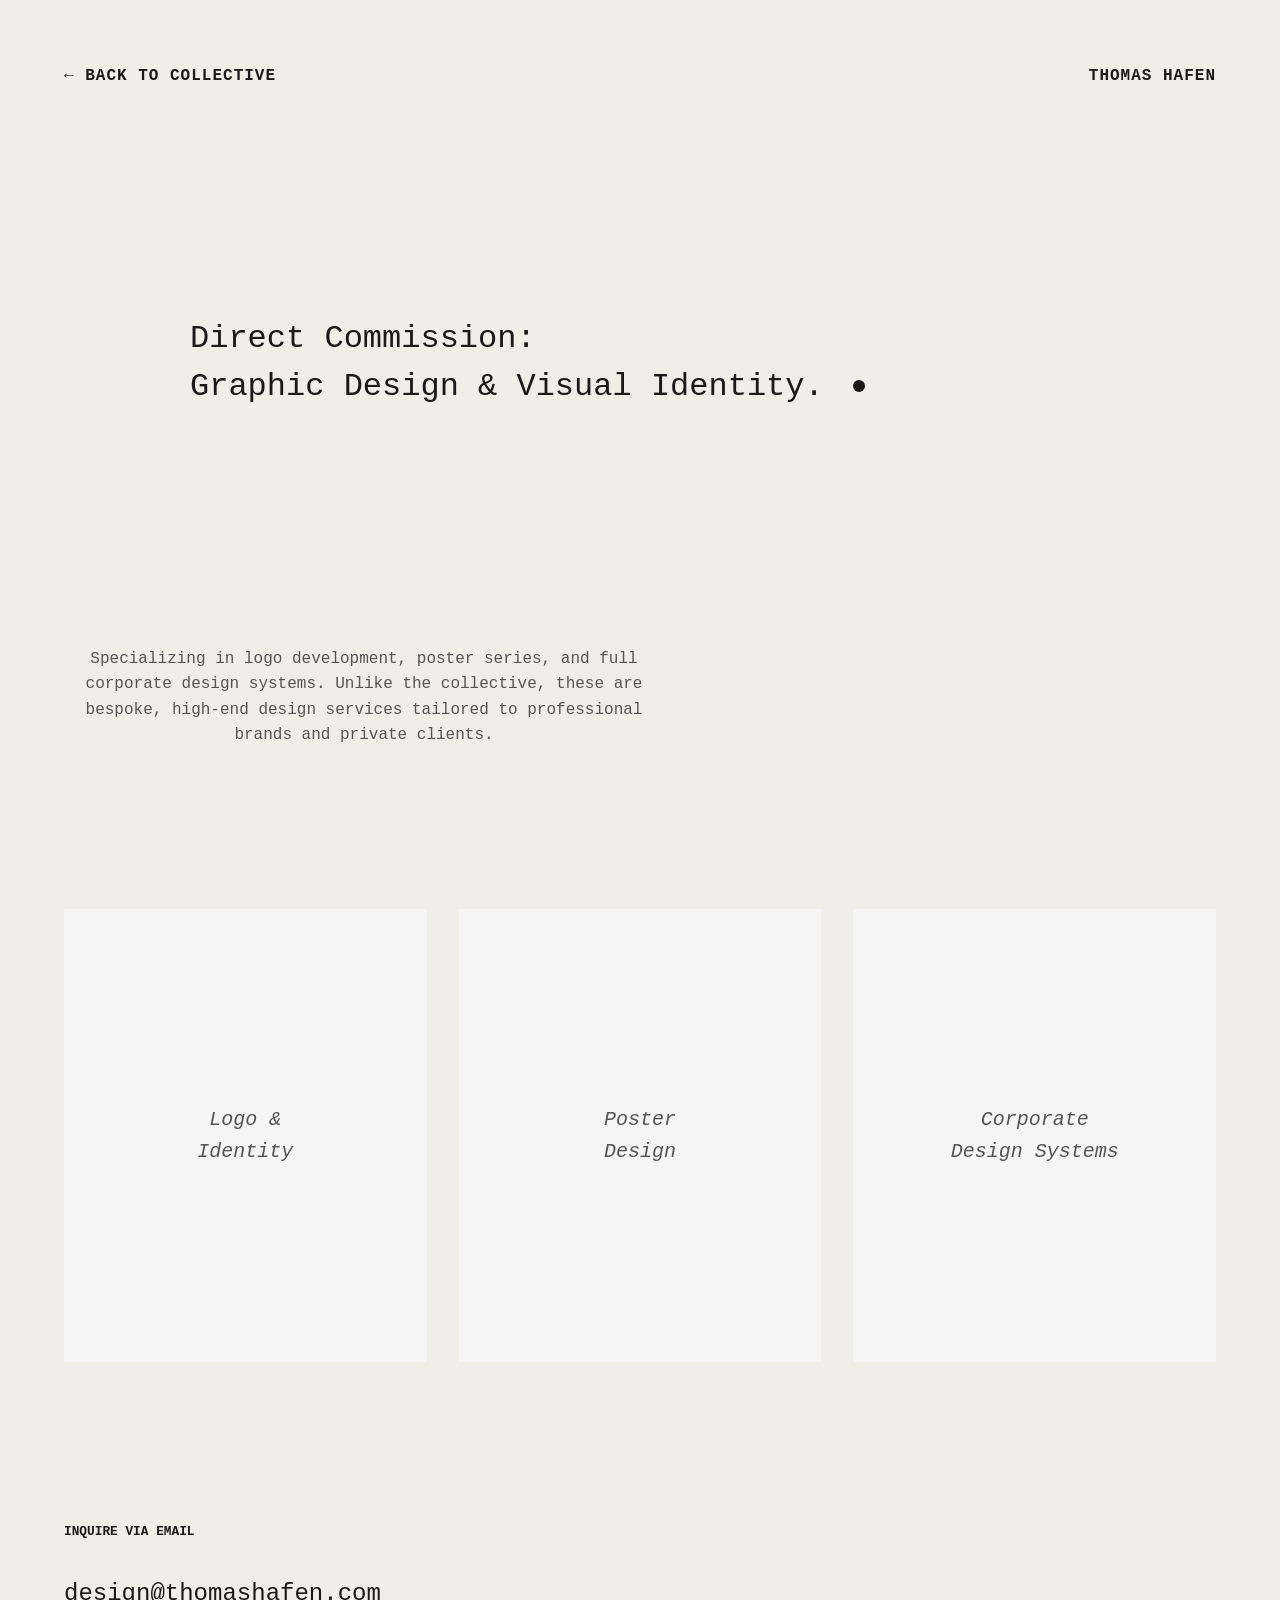
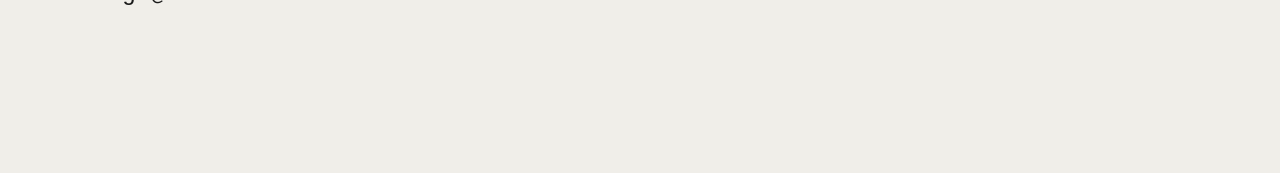
==== contact-thomas.html @ 073c6179 "Add files via upload" ====
<!DOCTYPE html>
<html lang="en">
<head>
    <meta charset="UTF-8">
    <meta name="viewport" content="width=device-width, initial-scale=1.0">
    <title>Thomas Hafen | Graphic Design Commission</title>
    <link rel="stylesheet" href="style.css"> </head>
<body>

    <div class="container">
        <header>
            <div class="brand"><a href="index.html">← Back to Collective</a></div>
            <div class="brand">Thomas Hafen</div>
        </header>

        <main>
            <section class="hero">
                <h1 style="text-align: left;">
                    Direct Commission: <br>
                    Graphic Design & Visual Identity.
                </h1>
                <p style="margin-top: 2rem; max-width: 600px; font-size: 1rem; color: #555;">
                    Specializing in logo development, poster series, and full corporate design systems. 
                    Unlike the collective, these are bespoke, high-end design services tailored to 
                    professional brands and private clients.
                </p>
            </section>

            <section class="grid">
                <div class="gray-box">
                    <p class="quote">Logo & <br>Identity</p>
                </div>
                <div class="gray-box">
                    <p class="quote">Poster <br>Design</p>
                </div>
                <div class="gray-box">
                    <p class="quote">Corporate <br>Design Systems</p>
                </div>
            </section>

            <section style="padding-bottom: 10rem;">
                <h3 style="text-transform: uppercase; font-size: 0.8rem; margin-bottom: 2rem;">Inquire via Email</h3>
                <p style="font-size: 1.5rem;">
                    <a href="mailto:design@thomashafen.com">design@thomashafen.com</a>
                </p>
            </section>
        </main>
    </div>

</body>
</html>
---- style.css ----
/* CSS Reset & Base Styles */
* {
    box-sizing: border-box;
    margin: 0;
    padding: 0;
}

body {
    /* Updated to Consolas */
    font-family: 'Consolas', 'Monaco', 'Lucida Console', 'Courier New', monospace;
    background-color: #f0eee9;
    color: #1a1a1a;
    line-height: 1.6;
}

a {
    color: #1a1a1a;
    text-decoration: none;
}

a:hover {
    text-decoration: underline;
}

/* Typography */
h1 {
    font-size: clamp(1.2rem, 3vw, 2rem); /* Slightly smaller for monospaced font */
    font-weight: 400;
    line-height: 1.5;
    max-width: 900px;
    margin: 0 auto;
    text-align: left; /* Typing looks better left-aligned */
    min-height: 300px; /* Prevents layout jump while typing */
}
/* Custom Black Circle Cursor */
h1::after {
    content: "";
    display: inline-block;
    width: 12px;
    height: 12px;
    background-color: #1a1a1a;
    border-radius: 50%;
    margin-left: 10px;
    /* Keeps the circle aligned with the center of the text */
    vertical-align: middle; 
    animation: blink 1s infinite;
}

@keyframes blink {
    0%, 100% { opacity: 1; }
    50% { opacity: 0; }
}

/* Layout & Spacing */
.container {
    max-width: 1440px;
    margin: 0 auto;
    padding: 0 5%;
}

header {
    padding: 4rem 0;
    border-bottom: 1px solid #eeeeee;
    display: flex;
    justify-content: space-between;
    align-items: center;
}

.brand {
    font-size: 1rem;
    font-weight: 600;
    letter-spacing: 1px;
    text-transform: uppercase;
}

.hero {
    padding: 10rem 0;
    text-align: center;
}

/* Grid for Gray Boxes */
.grid {
    display: grid;
    grid-template-columns: repeat(auto-fit, minmax(300px, 1fr));
    gap: 2rem;
    padding-bottom: 10rem;
}

.gray-box {
    background-color: #f5f5f5;
    aspect-ratio: 4 / 5;
    display: flex;
    align-items: center;
    justify-content: center;
    padding: 3rem;
    transition: background-color 0.3s ease;
}

.gray-box:hover {
    background-color: #ebebeb;
}

.quote {
    font-size: 1.25rem;
    font-weight: 300;
    font-style: italic;
    text-align: center;
    color: #555555;
}

/* Footer & Contact Info */
footer {
    border-top: 1px solid #eeeeee;
    padding: 5rem 0;
    display: grid;
    grid-template-columns: repeat(auto-fit, minmax(200px, 1fr));
    gap: 2rem;
    font-size: 0.9rem;
}

.footer-block h3 {
    font-size: 0.8rem;
    text-transform: uppercase;
    letter-spacing: 1px;
    color: #888888;
    margin-bottom: 1rem;
    font-weight: 500;
}

.footer-block p {
    margin-bottom: 0.5rem;
}

/* Responsive Adjustments */
@media (max-width: 768px) {
    .hero {
        padding: 6rem 0;
    }
    .gray-box {
        aspect-ratio: 1 / 1;
    }
}
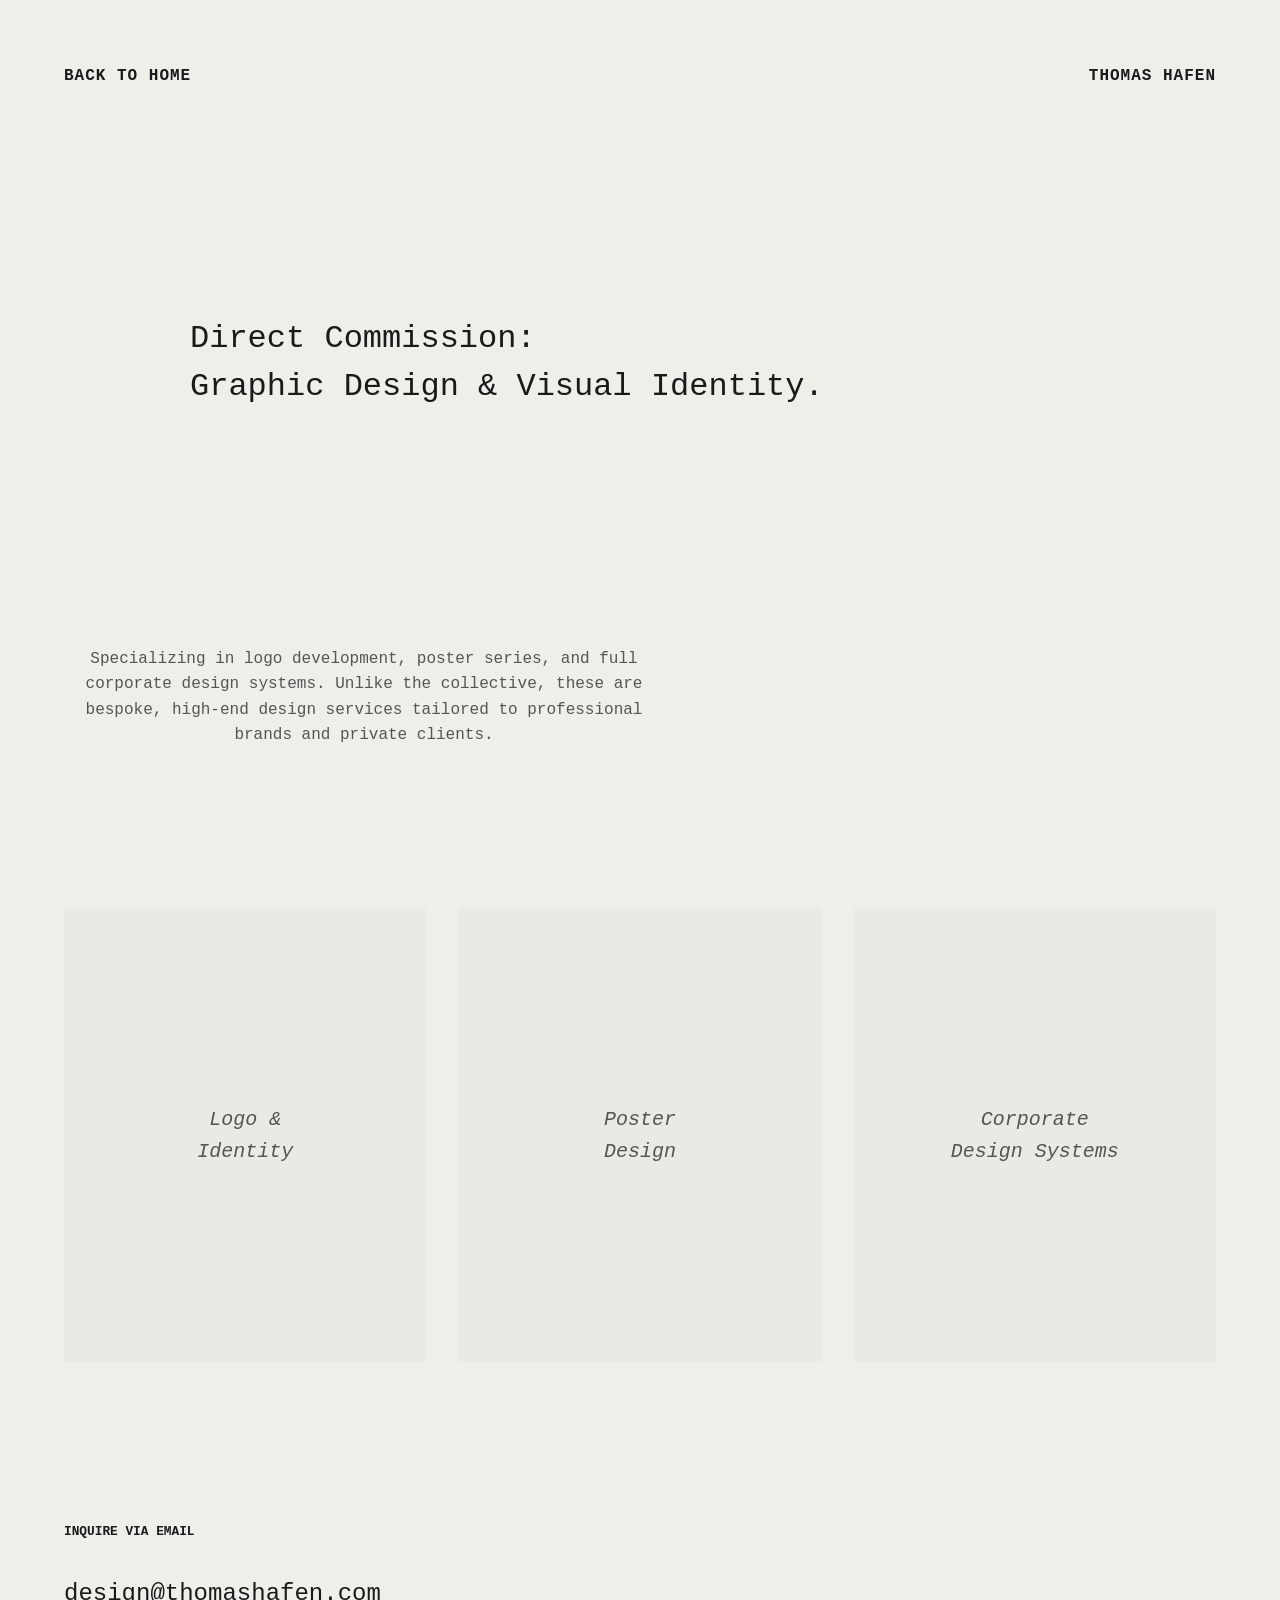
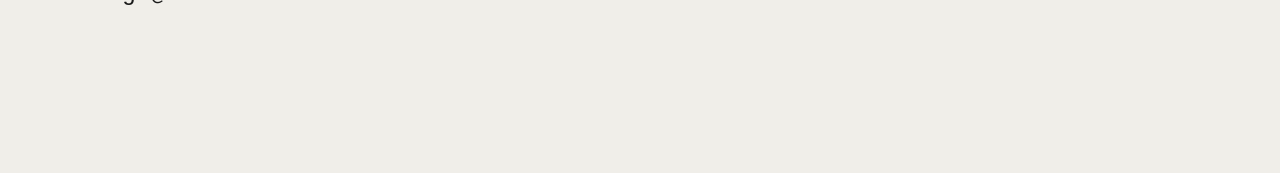
==== commit bf9e3b0a: "Update contact-thomas.html" ====
--- a/contact-thomas.html
+++ b/contact-thomas.html
@@ -9,7 +9,7 @@
 
     <div class="container">
         <header>
-            <div class="brand"><a href="index.html">← Back to Collective</a></div>
+            <div class="brand"><a href="index.html">Back to Home</a></div>
             <div class="brand">Thomas Hafen</div>
         </header>
 
--- a/style.css
+++ b/style.css
@@ -31,24 +31,6 @@
     margin: 0 auto;
     text-align: left; /* Typing looks better left-aligned */
     min-height: 300px; /* Prevents layout jump while typing */
-}
-/* Custom Black Circle Cursor */
-h1::after {
-    content: "";
-    display: inline-block;
-    width: 12px;
-    height: 12px;
-    background-color: #1a1a1a;
-    border-radius: 50%;
-    margin-left: 10px;
-    /* Keeps the circle aligned with the center of the text */
-    vertical-align: middle; 
-    animation: blink 1s infinite;
-}
-
-@keyframes blink {
-    0%, 100% { opacity: 1; }
-    50% { opacity: 0; }
 }
 
 /* Layout & Spacing */
@@ -87,7 +69,7 @@
 }
 
 .gray-box {
-    background-color: #f5f5f5;
+    background-color: #ebe9e4;
     aspect-ratio: 4 / 5;
     display: flex;
     align-items: center;
@@ -97,7 +79,7 @@
 }
 
 .gray-box:hover {
-    background-color: #ebebeb;
+    background-color: #d9d6ce;
 }
 
 .quote {
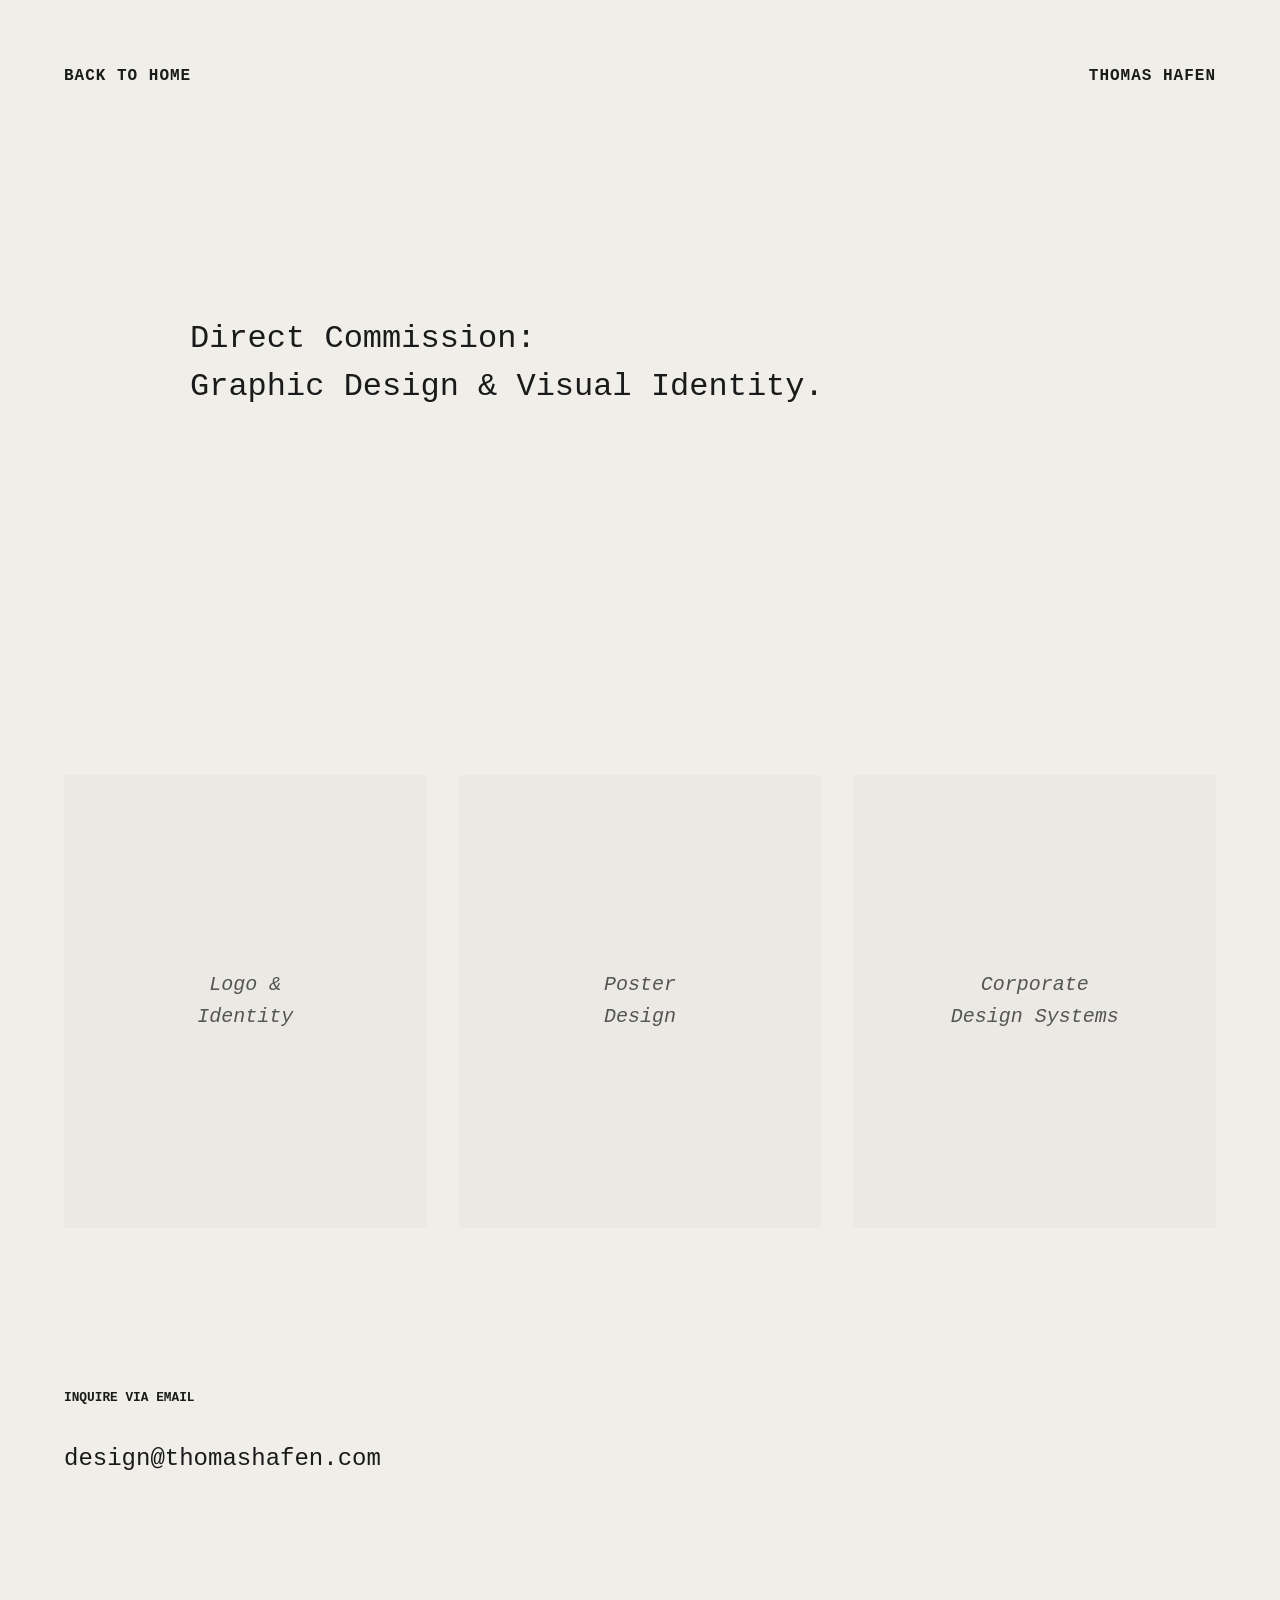
==== commit 4f8bc977: "Update contact-thomas.html" ====
--- a/contact-thomas.html
+++ b/contact-thomas.html
@@ -19,11 +19,6 @@
                     Direct Commission: <br>
                     Graphic Design & Visual Identity.
                 </h1>
-                <p style="margin-top: 2rem; max-width: 600px; font-size: 1rem; color: #555;">
-                    Specializing in logo development, poster series, and full corporate design systems. 
-                    Unlike the collective, these are bespoke, high-end design services tailored to 
-                    professional brands and private clients.
-                </p>
             </section>
 
             <section class="grid">
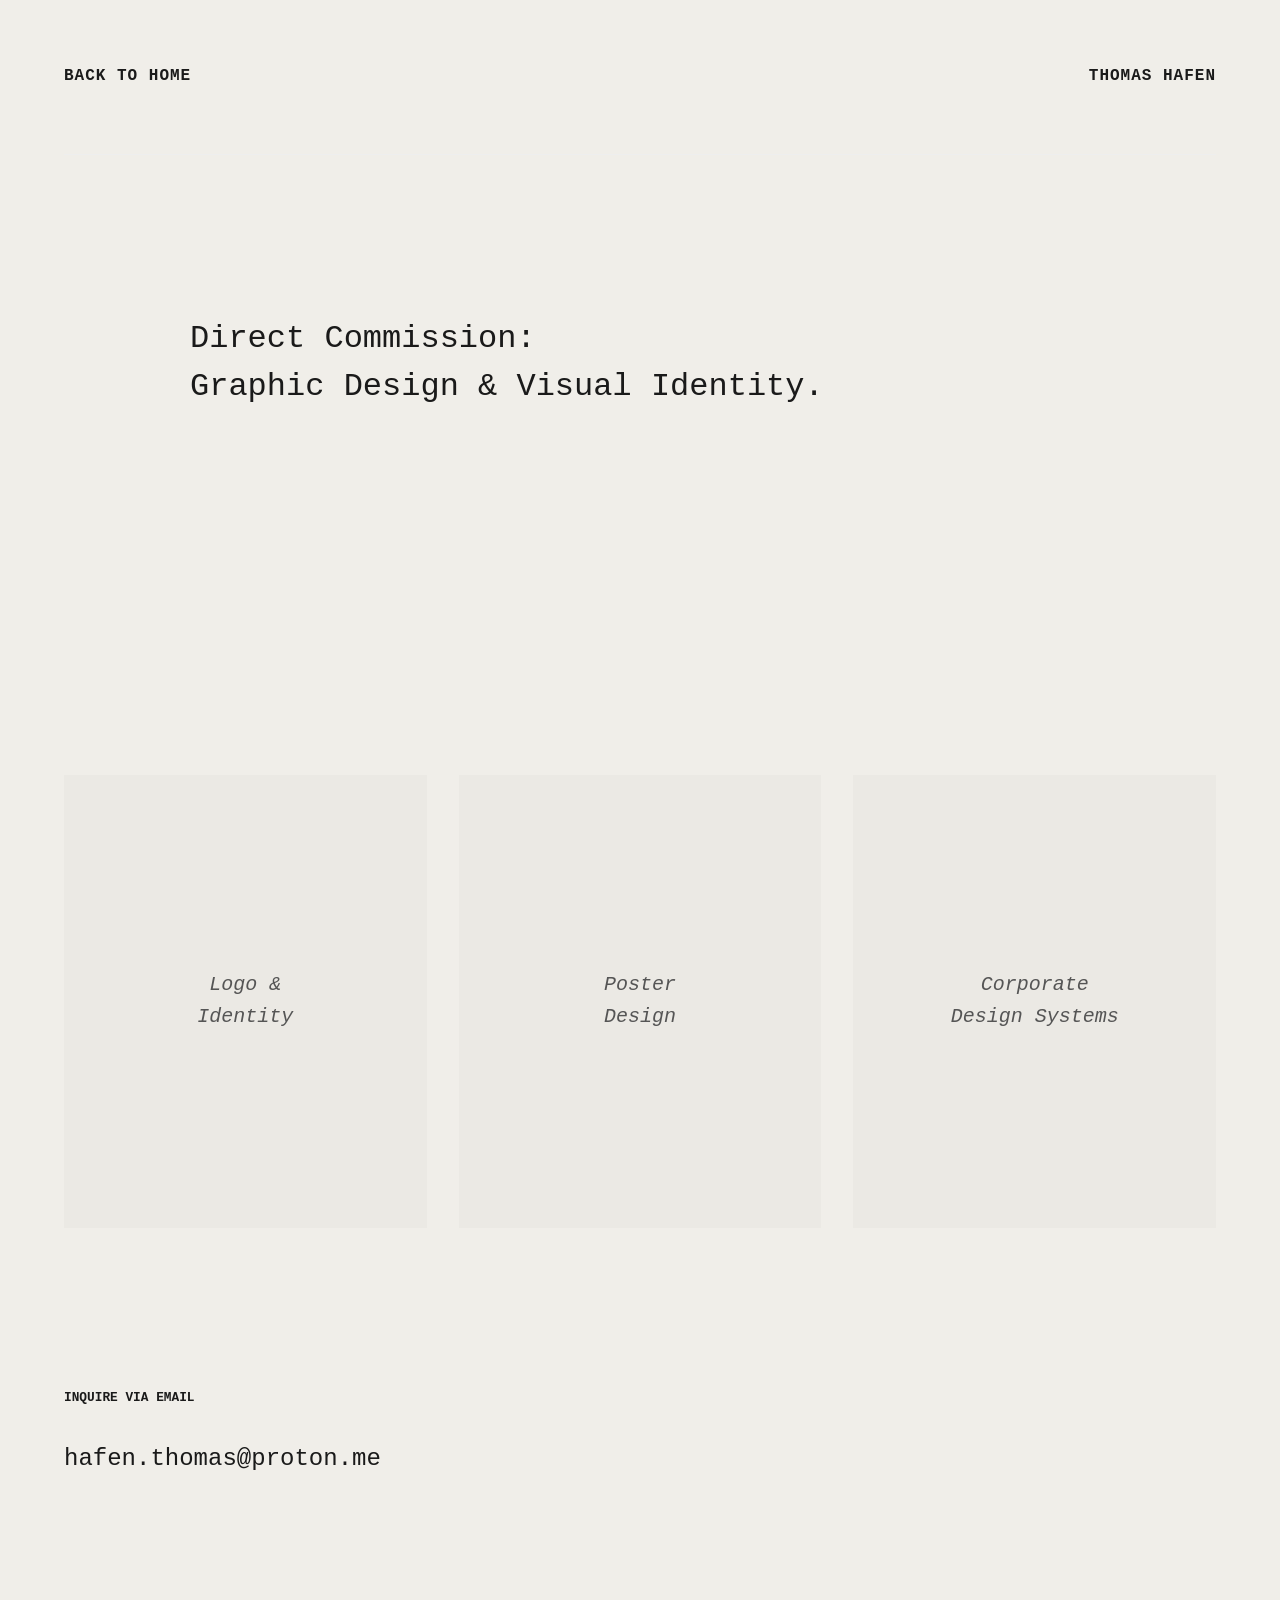
==== commit 813bee01: "Update contact-thomas.html" ====
--- a/contact-thomas.html
+++ b/contact-thomas.html
@@ -1,6 +1,7 @@
 <!DOCTYPE html>
 <html lang="en">
 <head>
+    <link rel="icon" type="image/svg+xml" href='data:image/svg+xml,<svg xmlns="http://www.w3.org/2000/svg" viewBox="0 0 100 100"><circle cx="50" cy="50" r="30" fill="white" stroke="black" stroke-width="15"/></svg>'> 
     <meta charset="UTF-8">
     <meta name="viewport" content="width=device-width, initial-scale=1.0">
     <title>Thomas Hafen | Graphic Design Commission</title>
@@ -36,7 +37,7 @@
             <section style="padding-bottom: 10rem;">
                 <h3 style="text-transform: uppercase; font-size: 0.8rem; margin-bottom: 2rem;">Inquire via Email</h3>
                 <p style="font-size: 1.5rem;">
-                    <a href="mailto:design@thomashafen.com">design@thomashafen.com</a>
+                    <a href="mailto:hafen.thomas@proton.me">hafen.thomas@proton.me</a>
                 </p>
             </section>
         </main>
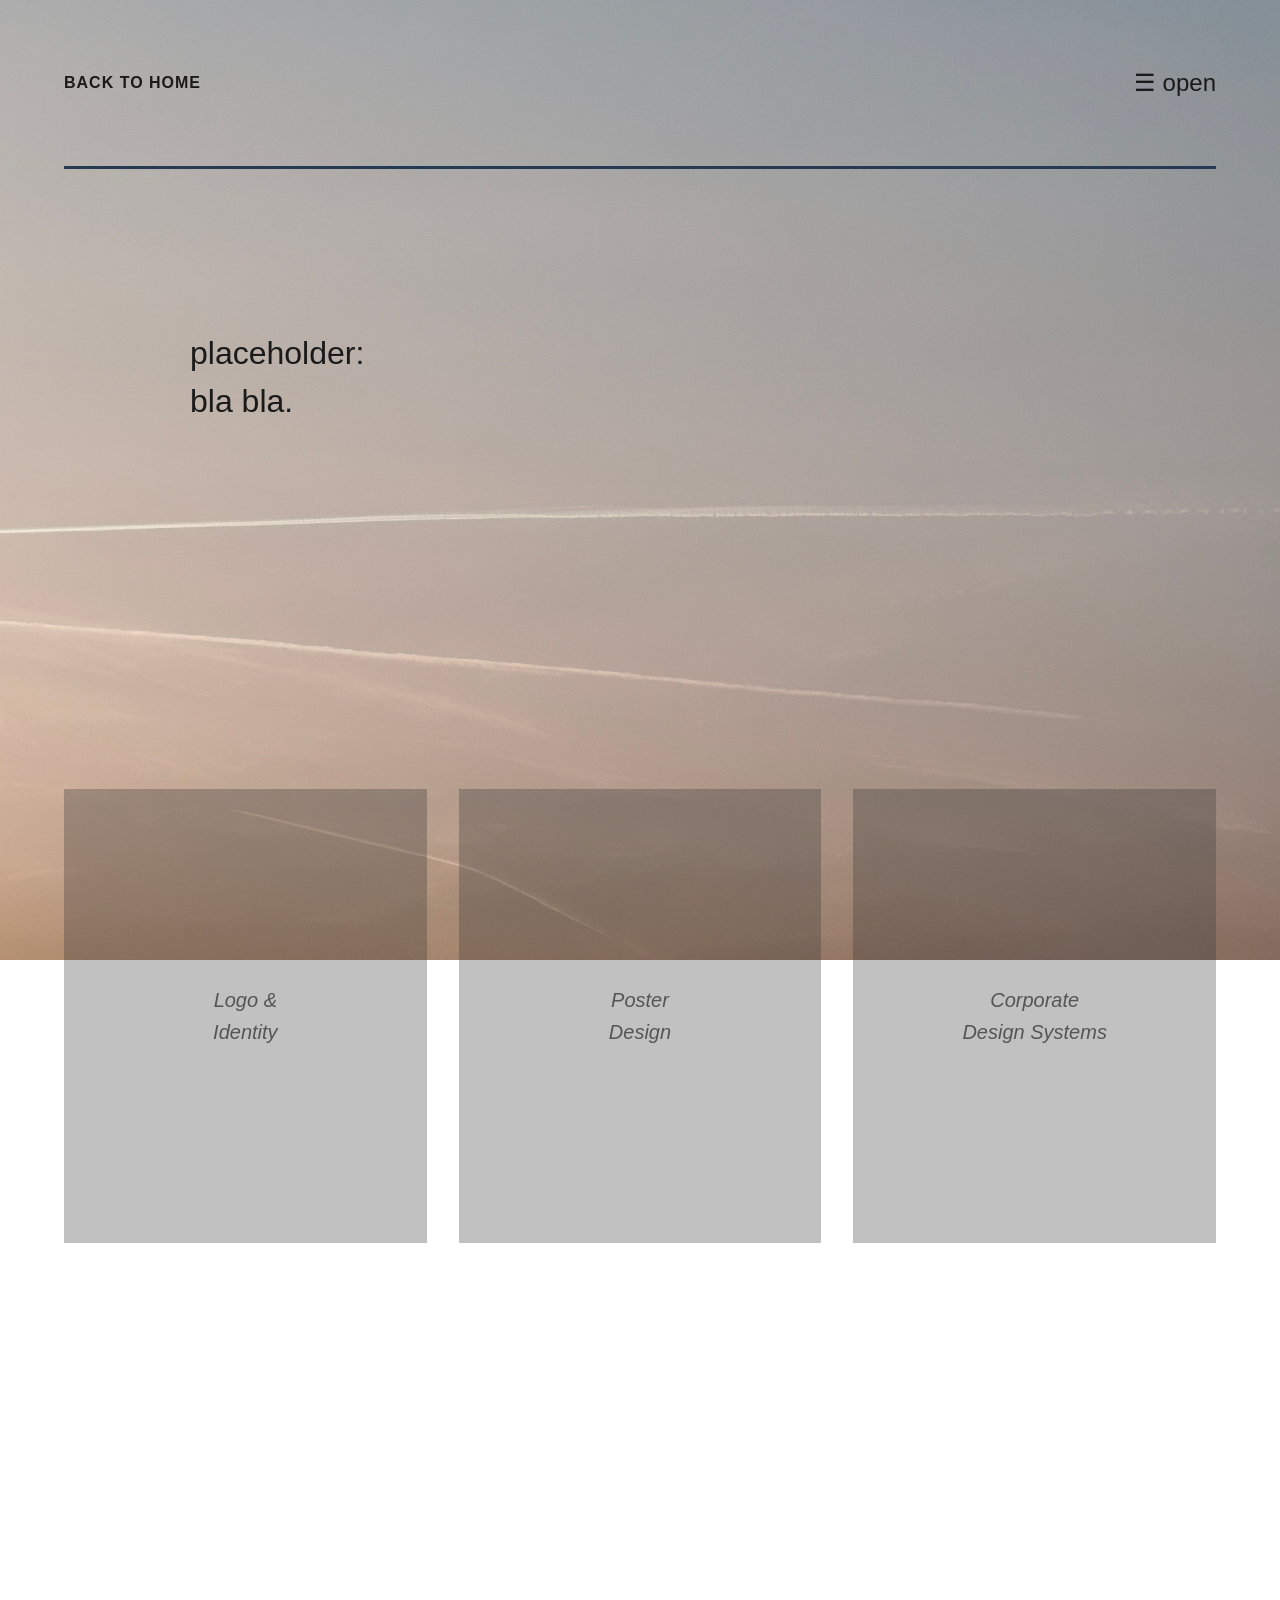
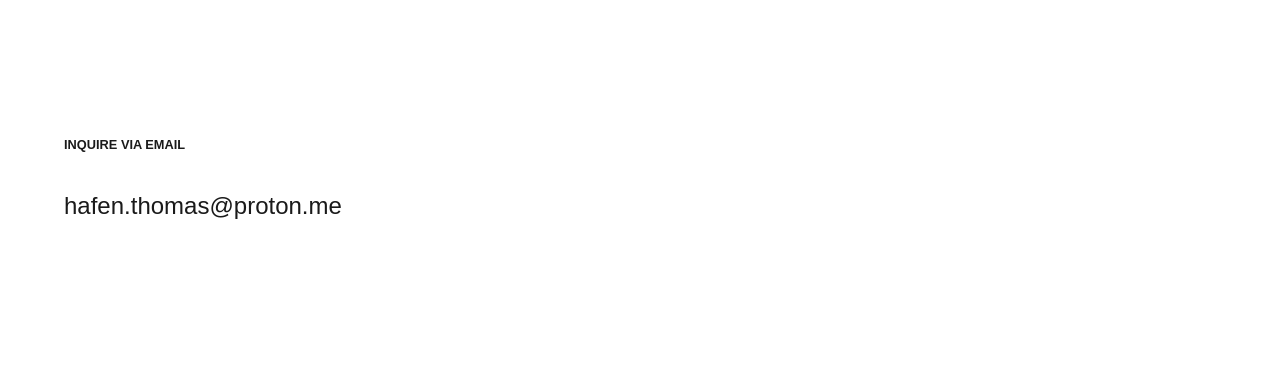
==== commit 768d8b4d: "Add files via upload" ====
--- a/contact-thomas.html
+++ b/contact-thomas.html
@@ -1,26 +1,53 @@
 <!DOCTYPE html>
 <html lang="en">
+</head>
+<body>
+
+<div id="mySidenav" class="sidenav">
+  <a href="javascript:void(0)" class="closebtn" onclick="closeNav()">&times;</a>
+  <a href="#">About</a>
+  <a href="#">Services</a>
+  <a href="#">Clients</a>
+  <a href="#">Contact</a>
+</div>
+
+
+<script>
+function openNav() {
+  document.getElementById("mySidenav").style.width = "250px";
+}
+
+function closeNav() {
+  document.getElementById("mySidenav").style.width = "0";
+}
+</script>
+   
+</body>
+</html> 
 <head>
     <link rel="icon" type="image/svg+xml" href='data:image/svg+xml,<svg xmlns="http://www.w3.org/2000/svg" viewBox="0 0 100 100"><circle cx="50" cy="50" r="30" fill="white" stroke="black" stroke-width="15"/></svg>'> 
     <meta charset="UTF-8">
     <meta name="viewport" content="width=device-width, initial-scale=1.0">
-    <title>Thomas Hafen | Graphic Design Commission</title>
+    <title>Thomas Hafen</title>
     <link rel="stylesheet" href="style.css"> </head>
 <body>
 
     <div class="container">
         <header>
             <div class="brand"><a href="index.html">Back to Home</a></div>
-            <div class="brand">Thomas Hafen</div>
+            <span style="font-size:24px;cursor:pointer" onclick="openNav()">&#9776; open</span>
         </header>
 
         <main>
             <section class="hero">
                 <h1 style="text-align: left;">
-                    Direct Commission: <br>
-                    Graphic Design & Visual Identity.
+                    placeholder: <br>
+                    bla bla.
                 </h1>
             </section>
+
+
+
 
             <section class="grid">
                 <div class="gray-box">
@@ -32,6 +59,7 @@
                 <div class="gray-box">
                     <p class="quote">Corporate <br>Design Systems</p>
                 </div>
+                <div class="parallax"></div>
             </section>
 
             <section style="padding-bottom: 10rem;">
@@ -44,4 +72,4 @@
     </div>
 
 </body>
-</html>
+</html>
--- a/style.css
+++ b/style.css
@@ -1,4 +1,51 @@
 /* CSS Reset & Base Styles */
+@import url('https://fonts.cdnfonts.com/css/avenir');
+html {
+  scroll-behavior: smooth;
+}
+body {
+  font-family: 'Avenir', sans-serif;
+}
+
+.sidenav {
+  height: 100%;
+  width: 0;
+  position: fixed;
+  z-index: 1;
+  top: 0;
+  left: 0;
+  background-color:rgba(0, 0, 0, 0.3);
+  backdrop-filter: blur(10px);
+  overflow-x: hidden;
+  transition: 0.5s;
+  padding-top: 60px;
+}
+
+.sidenav a {
+  padding: 8px 8px 8px 32px;
+  text-decoration: none;
+  font-size: 25px;
+  color: #F0EEE9;
+  display: block;
+  transition: 0.3s;
+}
+
+.sidenav a:hover {
+  color: #f1f1f1;
+}
+
+.sidenav .closebtn {
+  position: absolute;
+  top: 0;
+  right: 25px;
+  font-size: 36px;
+  margin-left: 50px;
+}
+
+@media screen and (max-height: 450px) {
+  .sidenav {padding-top: 15px;}
+  .sidenav a {font-size: 18px;}
+}
 * {
     box-sizing: border-box;
     margin: 0;
@@ -7,8 +54,11 @@
 
 body {
     /* Updated to Consolas */
-    font-family: 'Consolas', 'Monaco', 'Lucida Console', 'Courier New', monospace;
-    background-color: #f0eee9;
+    font-family: 'Avenir', sans-serif;
+    background-image:url('backgroundwbsite.jpg');
+    background-size:cover;
+    background-repeat:no-repeat;
+    background-attachment: fixed;
     color: #1a1a1a;
     line-height: 1.6;
 }
@@ -42,7 +92,7 @@
 
 header {
     padding: 4rem 0;
-    border-bottom: 1px solid #eeeeee;
+    border-bottom: 3px solid #263a53;
     display: flex;
     justify-content: space-between;
     align-items: center;
@@ -69,7 +119,7 @@
 }
 
 .gray-box {
-    background-color: #ebe9e4;
+    background-color:rgba(50, 50, 50, 0.3);
     aspect-ratio: 4 / 5;
     display: flex;
     align-items: center;
@@ -79,7 +129,9 @@
 }
 
 .gray-box:hover {
-    background-color: #d9d6ce;
+    rotate:scale(x1.4);
+    background-color:rgba(50, 50, 50, 0.2);
+    backdrop-filter: blur(5px);
 }
 
 .quote {
@@ -92,7 +144,7 @@
 
 /* Footer & Contact Info */
 footer {
-    border-top: 1px solid #eeeeee;
+    border-top: 3px solid #263a53;
     padding: 5rem 0;
     display: grid;
     grid-template-columns: repeat(auto-fit, minmax(200px, 1fr));
@@ -104,7 +156,7 @@
     font-size: 0.8rem;
     text-transform: uppercase;
     letter-spacing: 1px;
-    color: #888888;
+    color: #1a1a1a;
     margin-bottom: 1rem;
     font-weight: 500;
 }
@@ -122,3 +174,17 @@
         aspect-ratio: 1 / 1;
     }
 }
+
+.parallax {
+  /* The image used */
+  background-image: url("https://static.vecteezy.com/system/resources/thumbnails/027/422/517/small_2x/transparent-watercolor-winter-splash-ai-generative-png.png");
+
+  /* Set a specific height */
+  min-height: 300px;
+
+  /* Create the parallax scrolling effect */
+  background-attachment: fixed;
+  background-position: center;
+  background-repeat: no-repeat;
+  background-size: cover;
+}
